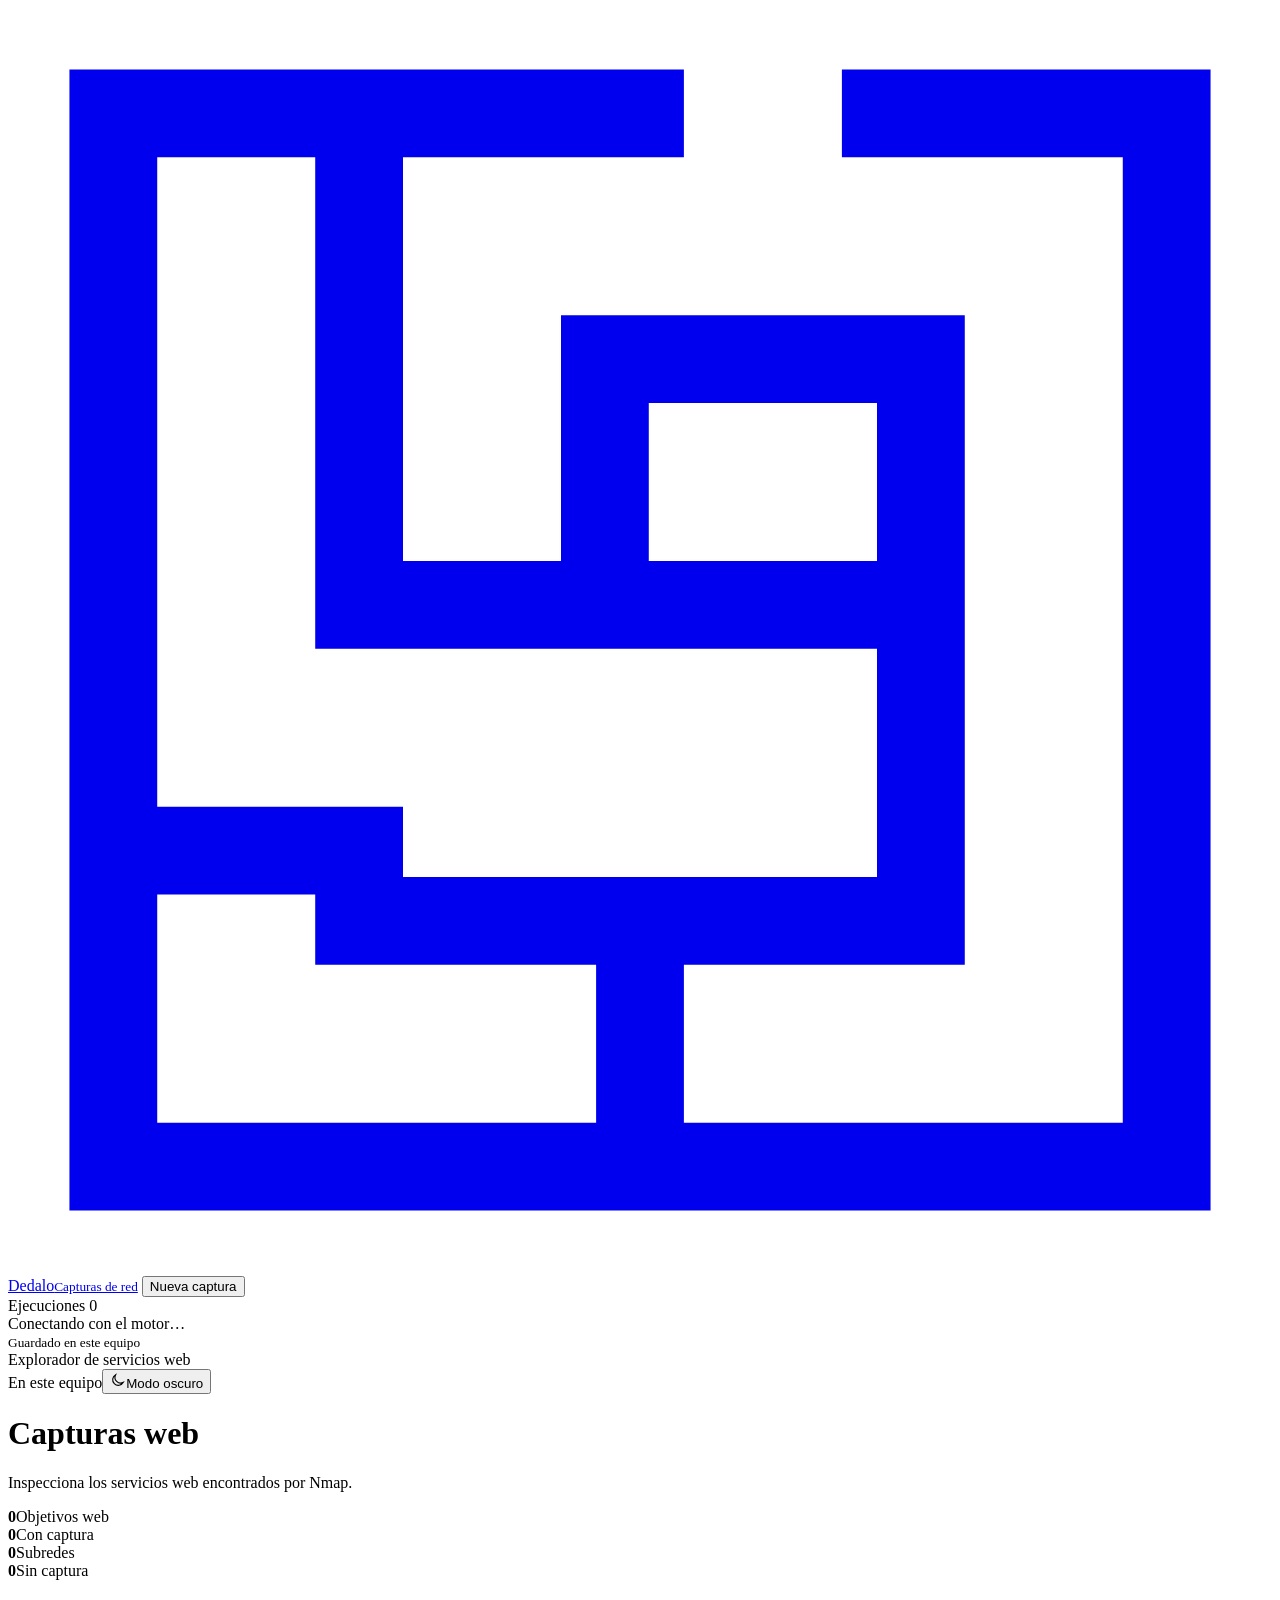
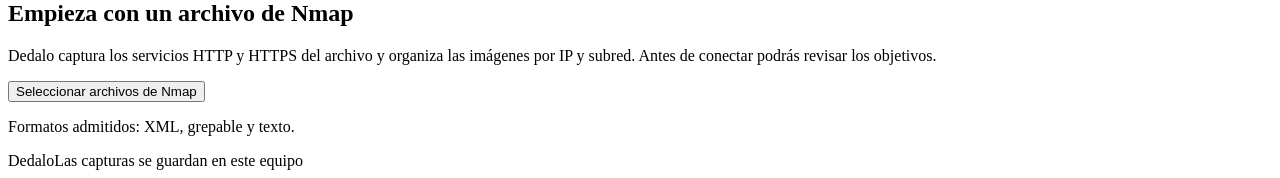
==== nmapshot/static/index.html @ 4014f868 "Initial release of Dedalo web capture portal" ====
<!doctype html>
<html lang="es">
<!-- avoid-ai-design-ignore-file: K7 -- Focus styles live in style.css and are verified in both themes. -->
<head><meta charset="utf-8"><meta name="viewport" content="width=device-width,initial-scale=1"><meta name="color-scheme" content="light dark"><title>Dedalo | Capturas de red</title><link rel="stylesheet" href="/style.css"><script src="/app.js" defer></script></head>
<body>
<aside class="sidebar">
  <a class="brand" href="/" aria-label="Dedalo, inicio"><svg class="brand-mark" viewBox="0 0 36 36" fill="none" aria-hidden="true"><path d="M18 3H3v30h30V3h-8M10 3v14h7V10h9v16H10v-2M3 24h7M17 17h9M18 26v7" stroke="currentColor" stroke-width="2.5" stroke-linecap="square" stroke-linejoin="miter"/></svg><span>Dedalo<small>Capturas de red</small></span></a>
  <button class="primary new-job">Nueva captura</button>
  <div class="sidebar-heading">Ejecuciones <span id="job-count">0</span></div>
  <nav id="jobs" aria-label="Historial de ejecuciones"></nav>
  <div class="sidebar-footer"><span class="dot" id="engine-dot"></span><div id="engine-status">Conectando con el motor…</div><small>Guardado en este equipo</small></div>
</aside>
<main>
  <div class="topline"><span>Explorador de servicios web</span><div class="topline-actions"><span class="local-label">En este equipo</span><button id="theme-toggle" class="theme-toggle" type="button" aria-label="Modo oscuro" aria-pressed="false"><svg viewBox="0 0 24 24" width="16" height="16" fill="none" stroke="currentColor" stroke-width="1.7" aria-hidden="true"><path d="M20 15.5A8.5 8.5 0 0 1 8.5 4 8.5 8.5 0 1 0 20 15.5Z"/></svg><span>Modo oscuro</span></button></div></div>
  <header class="page-header"><div><h1 id="page-title">Capturas web</h1><p id="page-description">Inspecciona los servicios web encontrados por Nmap.</p></div><span id="job-state" class="badge" hidden></span></header>
  <div id="notice" class="notice" role="status" hidden></div>
  <section class="stats" aria-label="Resumen">
    <div><strong id="stat-targets">0</strong><span>Objetivos web</span></div>
    <div><strong id="stat-shots">0</strong><span>Con captura</span></div>
    <div><strong id="stat-subnets">0</strong><span>Subredes</span></div>
    <div><strong id="stat-failures">0</strong><span>Sin captura</span></div>
  </section>
  <section id="empty-state" class="empty-state">
    <h2>Empieza con un archivo de Nmap</h2>
    <p>Dedalo captura los servicios HTTP y HTTPS del archivo y organiza las imágenes por IP y subred. Antes de conectar podrás revisar los objetivos.</p>
    <button class="primary new-job">Seleccionar archivos de Nmap</button>
    <p class="hint">Formatos admitidos: XML, grepable y texto.</p>
  </section>
  <section id="workspace" hidden>
    <div class="runbar"><div><strong id="run-title">Preparada para capturar</strong><p id="run-description"></p></div><div class="actions">
      <a id="csv-download" class="secondary" hidden>Índice CSV</a><a id="json-download" class="secondary" hidden>JSON</a>
      <button id="cancel-job" class="secondary danger" hidden>Detener tras esta subred</button>
      <button id="start-job" class="primary" hidden>Iniciar captura</button>
    </div></div>
    <progress id="progress" max="100" value="0" aria-label="Progreso de captura" hidden></progress>
    <div class="tabs" role="tablist" aria-label="Vista de resultados"><button role="tab" aria-selected="true" data-tab="gallery">Capturas</button><button role="tab" aria-selected="false" data-tab="targets">Objetivos</button><button role="tab" aria-selected="false" data-tab="logs">Registro</button><span id="result-count"></span></div>
    <div id="filters" class="filters">
      <label class="search">Buscar<input id="search" type="search" placeholder="IP, URL o título" aria-label="Buscar IP, URL o título"></label>
      <label>Rango<select id="range-filter" aria-label="Filtrar por rango"><option value="">Todos los rangos</option></select></label>
      <label>Subred<select id="subnet-filter" aria-label="Filtrar por subred"><option value="">Todas las subredes</option></select></label>
      <label>Resultado<select id="status-filter" aria-label="Filtrar por estado"><option value="">Todos los estados</option><option value="capturada">Con captura</option><option value="sin_captura">Sin captura</option><option value="pendiente">Pendientes</option></select></label>
    </div>
    <div id="results" aria-live="polite"></div><button id="more" class="secondary more" hidden>Mostrar más resultados</button>
    <pre id="logs" tabindex="0" hidden></pre>
  </section>
  <footer class="page-footer"><span>Dedalo</span><span>Las capturas se guardan en este equipo</span></footer>
</main>
<dialog id="upload-dialog" aria-labelledby="upload-title">
  <form id="upload-form">
    <div class="dialog-heading"><div><h2 id="upload-title">Nueva captura</h2><p>Sube los resultados de Nmap y revisa qué servicios se capturarán.</p></div><button type="button" class="icon-button close-upload" aria-label="Cerrar formulario">×</button></div>
    <label class="field">Nombre de la ejecución<input id="job-name" maxlength="120" placeholder="Ej. Red corporativa — septiembre" required></label>
    <div class="form-columns">
      <section><label class="field-label" for="nmap-files">Archivos de Nmap</label>
        <label id="dropzone" class="dropzone" for="nmap-files"><svg viewBox="0 0 32 36" width="32" height="36" fill="none" stroke="currentColor" stroke-width="1.5" aria-hidden="true"><path d="M7 3h12l7 7v23H7zM19 3v8h7M12 18h9M12 23h9M12 28h6"/></svg><strong>Selecciona o arrastra tus archivos</strong><small>XML, grepable o texto. Hasta 20 archivos.</small><input id="nmap-files" type="file" multiple accept=".xml,.gnmap,.nmap,.txt" aria-label="Archivos de nmap"></label>
        <ul id="file-list" class="file-list"></ul>
      </section>
      <section><label class="field-label" for="ranges">Rangos del cliente <small>Opcional</small></label>
        <textarea id="ranges" rows="6" placeholder="10.10.0.0/17&#10;172.16.20.0/22" aria-label="Rangos del cliente"></textarea>
        <label class="file-link">Cargar rangos desde un .txt<input id="range-file" type="file" accept=".txt,.cidr" aria-label="Archivo de rangos"></label>
        <p class="hint">Un CIDR por línea. Cada rango se organiza en /24; las IP restantes van a «Fuera de rango».</p>
      </section>
    </div>
    <details class="advanced"><summary>Opciones de captura <span>HTTP :80 / HTTPS :443</span></summary>
      <div class="option-grid">
        <label class="field">Concurrencia<input id="threads" type="number" min="1" max="32" value="6" required></label>
        <label class="field">Timeout (s)<input id="timeout" type="number" min="1" max="300" value="60" required></label>
        <label class="field">Espera antes de capturar (s)<input id="delay" type="number" min="0" max="30" value="10" required><small>Da tiempo a cargar el contenido dinámico. Por defecto 10 s; para webs lentas, prueba 20–30 s.</small></label>
        <label class="field">Formato<select id="format"><option value="jpeg">JPEG</option><option value="png">PNG</option></select></label>
      </div>
      <label class="field">Puertos adicionales<input id="ports" placeholder="8080=http,8443=https"></label>
      <div class="checks"><label><input id="by-service" type="checkbox"> Incluir otros servicios HTTP detectados</label><label><input id="fullpage" type="checkbox"> Página completa</label></div>
    </details>
    <p id="upload-error" class="form-error" role="alert" hidden></p>
    <div class="dialog-bottom"><p>La captura comienza después de revisar los objetivos y pulsar «Iniciar captura».</p><button id="prepare-job" class="primary" type="submit">Revisar objetivos</button></div>
  </form>
</dialog>
<dialog id="image-dialog" aria-label="Detalle de captura"><div class="image-heading"><div><strong id="image-title"></strong><p id="image-url"></p></div><button id="close-image" class="icon-button" aria-label="Cerrar captura">×</button></div><img id="full-image" alt="Captura ampliada"><div class="image-bottom"><span id="image-meta"></span><a id="image-download" class="secondary" download>Descargar imagen</a></div></dialog>
</body></html>
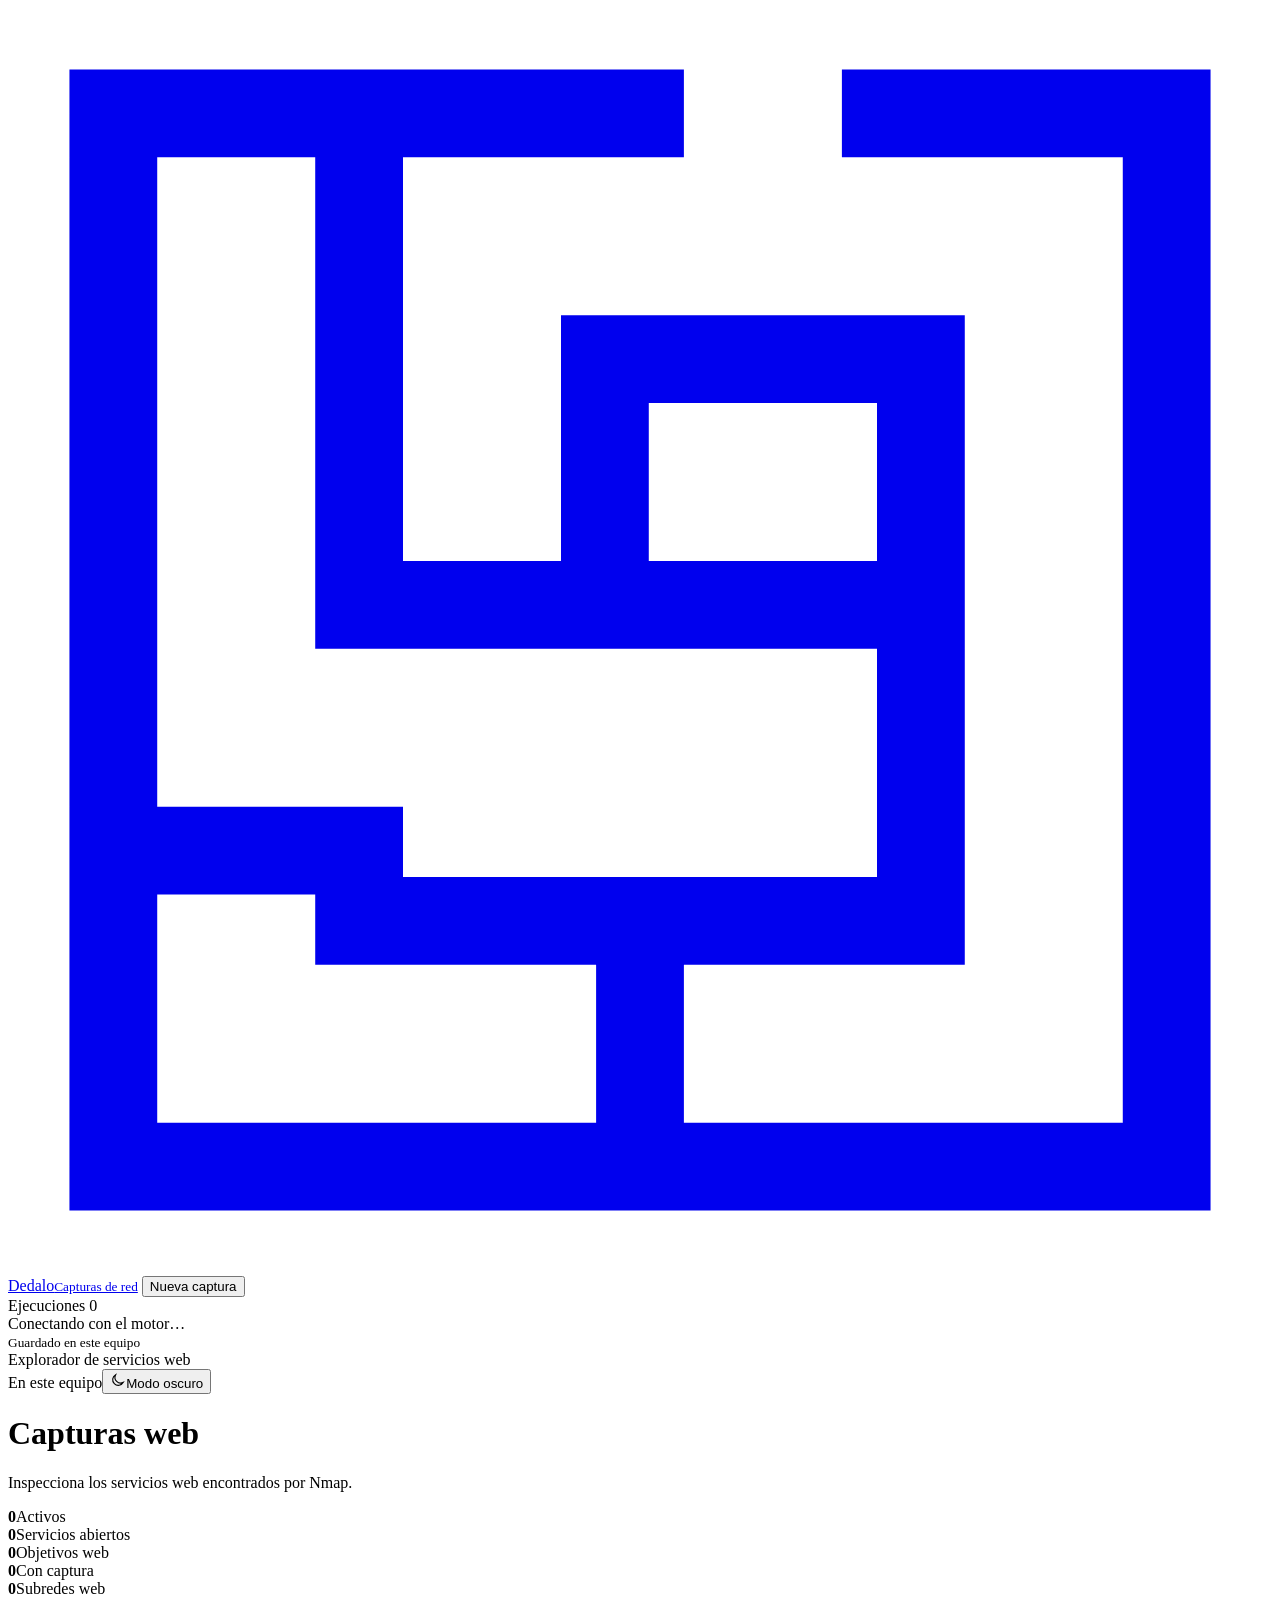
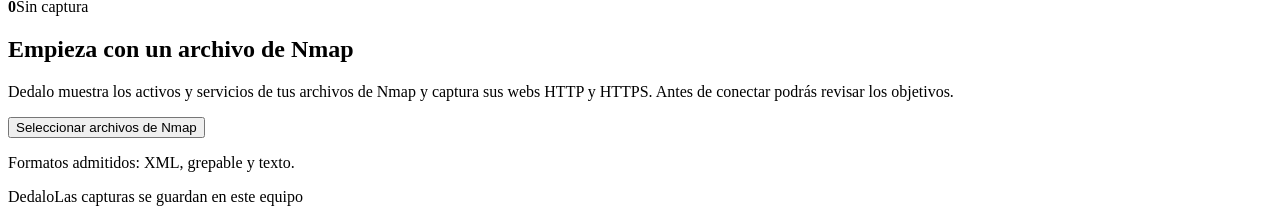
==== commit 747512c8: "Add asset inventory tab and per-subnet capture ZIP download Inventory: keep every open TCP/UDP servi" ====
--- a/nmapshot/static/index.html
+++ b/nmapshot/static/index.html
@@ -15,14 +15,16 @@
   <header class="page-header"><div><h1 id="page-title">Capturas web</h1><p id="page-description">Inspecciona los servicios web encontrados por Nmap.</p></div><span id="job-state" class="badge" hidden></span></header>
   <div id="notice" class="notice" role="status" hidden></div>
   <section class="stats" aria-label="Resumen">
+    <div><strong id="stat-assets">0</strong><span>Activos</span></div>
+    <div><strong id="stat-services">0</strong><span>Servicios abiertos</span></div>
     <div><strong id="stat-targets">0</strong><span>Objetivos web</span></div>
     <div><strong id="stat-shots">0</strong><span>Con captura</span></div>
-    <div><strong id="stat-subnets">0</strong><span>Subredes</span></div>
+    <div><strong id="stat-subnets">0</strong><span>Subredes web</span></div>
     <div><strong id="stat-failures">0</strong><span>Sin captura</span></div>
   </section>
   <section id="empty-state" class="empty-state">
     <h2>Empieza con un archivo de Nmap</h2>
-    <p>Dedalo captura los servicios HTTP y HTTPS del archivo y organiza las imágenes por IP y subred. Antes de conectar podrás revisar los objetivos.</p>
+    <p>Dedalo muestra los activos y servicios de tus archivos de Nmap y captura sus webs HTTP y HTTPS. Antes de conectar podrás revisar los objetivos.</p>
     <button class="primary new-job">Seleccionar archivos de Nmap</button>
     <p class="hint">Formatos admitidos: XML, grepable y texto.</p>
   </section>
@@ -31,14 +33,17 @@
       <a id="csv-download" class="secondary" hidden>Índice CSV</a><a id="json-download" class="secondary" hidden>JSON</a>
       <button id="cancel-job" class="secondary danger" hidden>Detener tras esta subred</button>
       <button id="start-job" class="primary" hidden>Iniciar captura</button>
+      <button id="delete-job" class="secondary danger">Borrar ejecución</button>
     </div></div>
     <progress id="progress" max="100" value="0" aria-label="Progreso de captura" hidden></progress>
-    <div class="tabs" role="tablist" aria-label="Vista de resultados"><button role="tab" aria-selected="true" data-tab="gallery">Capturas</button><button role="tab" aria-selected="false" data-tab="targets">Objetivos</button><button role="tab" aria-selected="false" data-tab="logs">Registro</button><span id="result-count"></span></div>
+    <div class="tabs" role="tablist" aria-label="Vista de resultados"><button role="tab" aria-selected="false" data-tab="inventory">Activos</button><button role="tab" aria-selected="true" data-tab="gallery">Capturas</button><button role="tab" aria-selected="false" data-tab="targets">Objetivos web</button><button role="tab" aria-selected="false" data-tab="logs">Registro</button><span id="result-count"></span></div>
+    <div id="inventory-tools" class="inventory-tools" hidden><p>Puertos TCP y UDP abiertos según los Nmap importados. Los datos disponibles dependen del escaneo original.</p><div class="actions"><a id="inventory-csv" class="secondary">Inventario CSV</a><a id="inventory-json" class="secondary">Inventario JSON</a></div></div>
     <div id="filters" class="filters">
       <label class="search">Buscar<input id="search" type="search" placeholder="IP, URL o título" aria-label="Buscar IP, URL o título"></label>
       <label>Rango<select id="range-filter" aria-label="Filtrar por rango"><option value="">Todos los rangos</option></select></label>
       <label>Subred<select id="subnet-filter" aria-label="Filtrar por subred"><option value="">Todas las subredes</option></select></label>
-      <label>Resultado<select id="status-filter" aria-label="Filtrar por estado"><option value="">Todos los estados</option><option value="capturada">Con captura</option><option value="sin_captura">Sin captura</option><option value="pendiente">Pendientes</option></select></label>
+      <label id="status-filter-label">Resultado<select id="status-filter" aria-label="Filtrar por estado"><option value="">Todos los estados</option><option value="capturada">Con captura</option><option value="sin_captura">Sin captura</option><option value="pendiente">Pendientes</option></select></label>
+      <label id="service-filter-label" hidden>Servicio<select id="service-filter" aria-label="Filtrar por servicio"><option value="">Todos los servicios</option></select></label>
     </div>
     <div id="results" aria-live="polite"></div><button id="more" class="secondary more" hidden>Mostrar más resultados</button>
     <pre id="logs" tabindex="0" hidden></pre>
@@ -75,4 +80,11 @@
   </form>
 </dialog>
 <dialog id="image-dialog" aria-label="Detalle de captura"><div class="image-heading"><div><strong id="image-title"></strong><p id="image-url"></p></div><button id="close-image" class="icon-button" aria-label="Cerrar captura">×</button></div><img id="full-image" alt="Captura ampliada"><div class="image-bottom"><span id="image-meta"></span><a id="image-download" class="secondary" download>Descargar imagen</a></div></dialog>
+<dialog id="delete-dialog" aria-labelledby="delete-title" aria-describedby="delete-description">
+  <h2 id="delete-title">Borrar ejecución</h2>
+  <p id="delete-name"></p>
+  <p id="delete-description">Se eliminarán de este equipo sus capturas, archivos de Nmap subidos, índices y registros. Esta acción no se puede deshacer.</p>
+  <p id="delete-error" class="form-error" role="alert" hidden></p>
+  <div class="dialog-bottom actions"><button id="cancel-delete" class="secondary" autofocus>Conservar ejecución</button><button id="confirm-delete" class="primary">Borrar definitivamente</button></div>
+</dialog>
 </body></html>
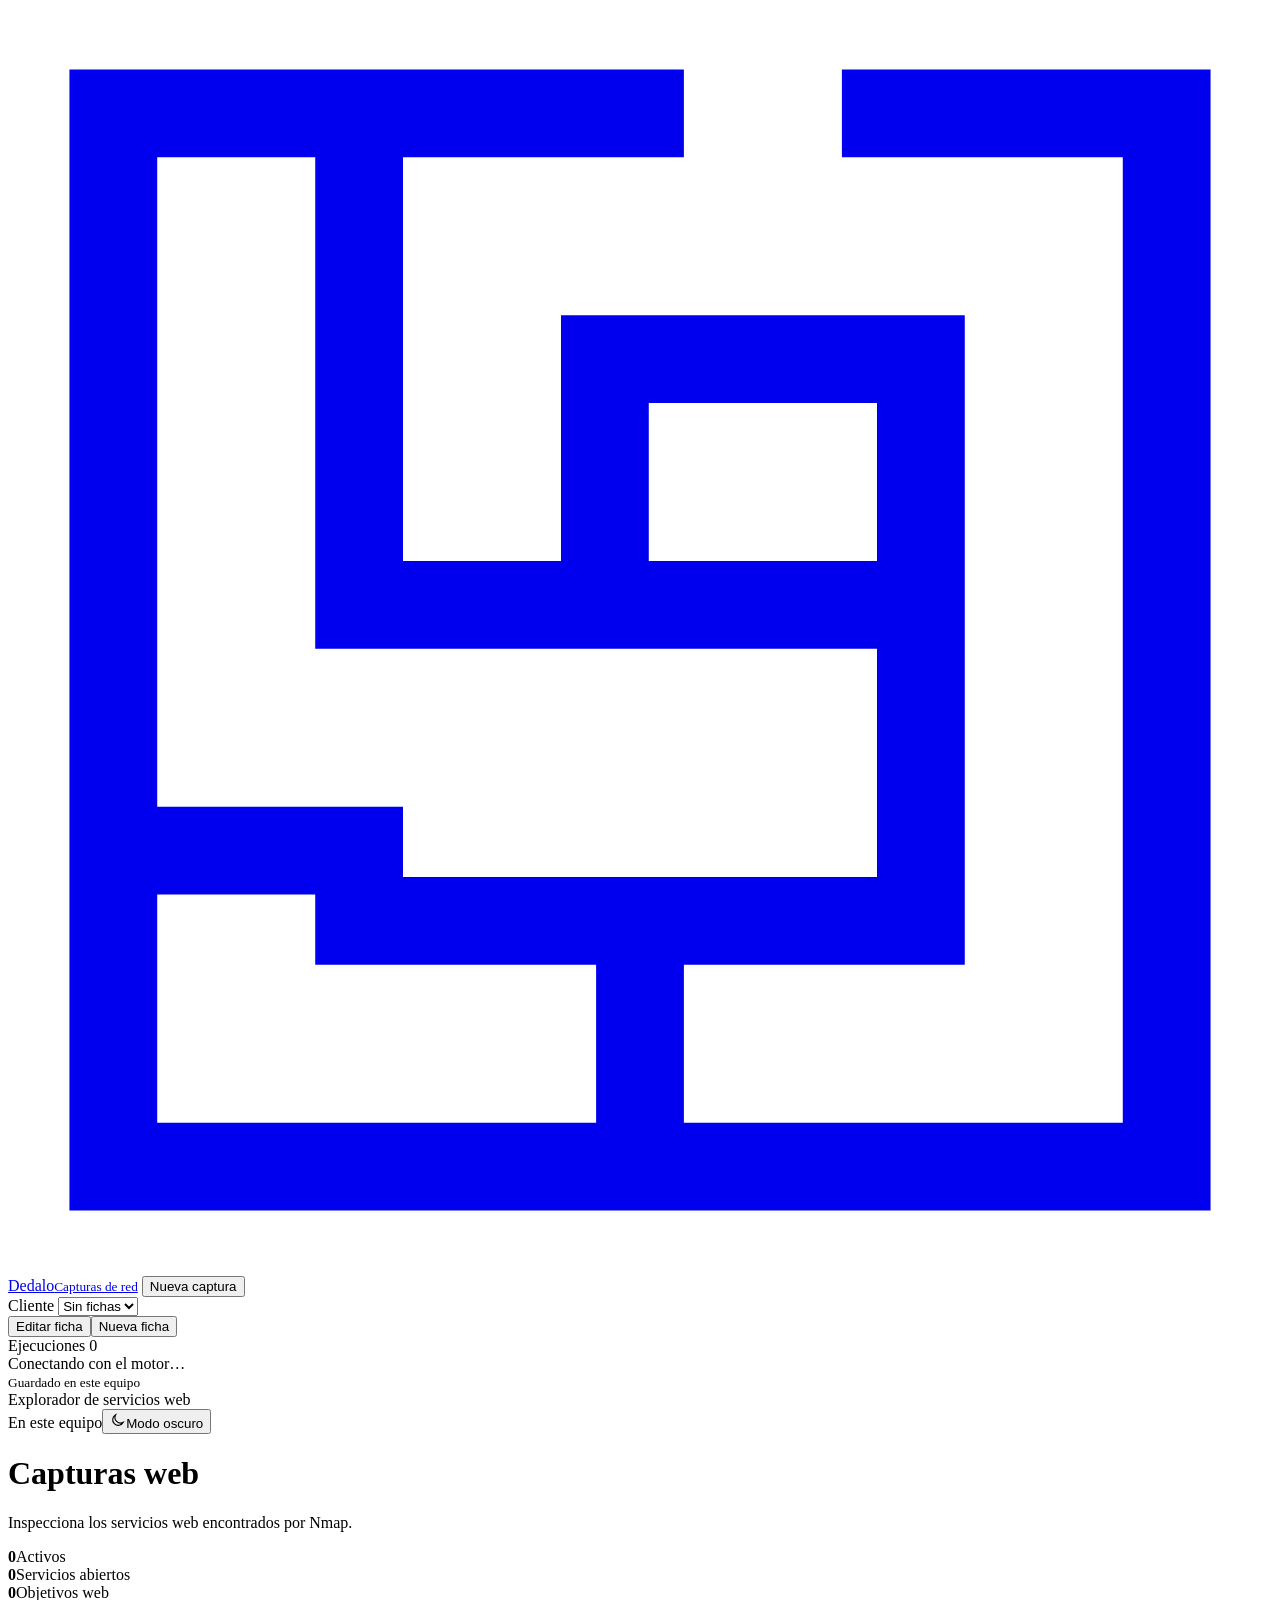
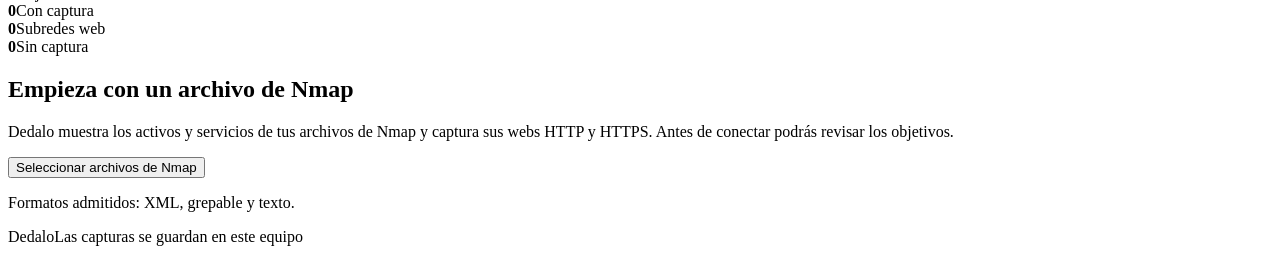
==== commit 4388c57c: "Add client files with include/exclude scope to the portal Each client file (audit) holds its authori" ====
--- a/nmapshot/static/index.html
+++ b/nmapshot/static/index.html
@@ -6,6 +6,11 @@
 <aside class="sidebar">
   <a class="brand" href="/" aria-label="Dedalo, inicio"><svg class="brand-mark" viewBox="0 0 36 36" fill="none" aria-hidden="true"><path d="M18 3H3v30h30V3h-8M10 3v14h7V10h9v16H10v-2M3 24h7M17 17h9M18 26v7" stroke="currentColor" stroke-width="2.5" stroke-linecap="square" stroke-linejoin="miter"/></svg><span>Dedalo<small>Capturas de red</small></span></a>
   <button class="primary new-job">Nueva captura</button>
+  <div class="audit-picker">
+    <label class="sidebar-heading" for="audit-select">Cliente</label>
+    <select id="audit-select"><option value="">Sin fichas</option></select>
+    <div class="audit-actions"><button id="edit-audit" class="link-button" type="button">Editar ficha</button><button id="new-audit" class="link-button" type="button">Nueva ficha</button></div>
+  </div>
   <div class="sidebar-heading">Ejecuciones <span id="job-count">0</span></div>
   <nav id="jobs" aria-label="Historial de ejecuciones"></nav>
   <div class="sidebar-footer"><span class="dot" id="engine-dot"></span><div id="engine-status">Conectando con el motor…</div><small>Guardado en este equipo</small></div>
@@ -36,8 +41,8 @@
       <button id="delete-job" class="secondary danger">Borrar ejecución</button>
     </div></div>
     <progress id="progress" max="100" value="0" aria-label="Progreso de captura" hidden></progress>
-    <div class="tabs" role="tablist" aria-label="Vista de resultados"><button role="tab" aria-selected="false" data-tab="inventory">Activos</button><button role="tab" aria-selected="true" data-tab="gallery">Capturas</button><button role="tab" aria-selected="false" data-tab="targets">Objetivos web</button><button role="tab" aria-selected="false" data-tab="logs">Registro</button><span id="result-count"></span></div>
-    <div id="inventory-tools" class="inventory-tools" hidden><p>Puertos TCP y UDP abiertos según los Nmap importados. Los datos disponibles dependen del escaneo original.</p><div class="actions"><a id="inventory-csv" class="secondary">Inventario CSV</a><a id="inventory-json" class="secondary">Inventario JSON</a></div></div>
+    <div class="tabs" role="tablist" aria-label="Vista de resultados"><button role="tab" aria-selected="false" data-tab="inventory">Activos</button><button role="tab" aria-selected="true" data-tab="gallery">Capturas</button><button role="tab" aria-selected="false" data-tab="targets">Objetivos web</button><button role="tab" aria-selected="false" data-tab="logs">Registro</button><span id="result-count"></span><div class="tab-actions"><button id="export-hosts" class="secondary" type="button" title="IP:puerto de todos los puertos abiertos que muestran los filtros, uno por línea">Exportar hosts</button><button id="export-web" class="secondary" type="button" title="IP:puerto solo de los puertos web que muestran los filtros, uno por línea">Exportar hosts (web)</button></div></div>
+    <div id="inventory-tools" class="inventory-tools" hidden><p>Puertos TCP y UDP abiertos según los Nmap importados. Los datos disponibles dependen del escaneo original.</p><label class="toggle"><input id="hide-empty" type="checkbox" checked>Ocultar hosts sin puertos abiertos<span id="empty-count"></span></label><div class="actions"><a id="inventory-csv" class="secondary">Inventario CSV</a><a id="inventory-json" class="secondary">Inventario JSON</a></div></div>
     <div id="filters" class="filters">
       <label class="search">Buscar<input id="search" type="search" placeholder="IP, URL o título" aria-label="Buscar IP, URL o título"></label>
       <label>Rango<select id="range-filter" aria-label="Filtrar por rango"><option value="">Todos los rangos</option></select></label>
@@ -59,10 +64,9 @@
         <label id="dropzone" class="dropzone" for="nmap-files"><svg viewBox="0 0 32 36" width="32" height="36" fill="none" stroke="currentColor" stroke-width="1.5" aria-hidden="true"><path d="M7 3h12l7 7v23H7zM19 3v8h7M12 18h9M12 23h9M12 28h6"/></svg><strong>Selecciona o arrastra tus archivos</strong><small>XML, grepable o texto. Hasta 20 archivos.</small><input id="nmap-files" type="file" multiple accept=".xml,.gnmap,.nmap,.txt" aria-label="Archivos de nmap"></label>
         <ul id="file-list" class="file-list"></ul>
       </section>
-      <section><label class="field-label" for="ranges">Rangos del cliente <small>Opcional</small></label>
-        <textarea id="ranges" rows="6" placeholder="10.10.0.0/17&#10;172.16.20.0/22" aria-label="Rangos del cliente"></textarea>
-        <label class="file-link">Cargar rangos desde un .txt<input id="range-file" type="file" accept=".txt,.cidr" aria-label="Archivo de rangos"></label>
-        <p class="hint">Un CIDR por línea. Cada rango se organiza en /24; las IP restantes van a «Fuera de rango».</p>
+      <section><span class="field-label">Alcance del cliente</span>
+        <div id="upload-scope" class="scope-summary"></div>
+        <p class="hint">Solo se capturan las IP de los rangos autorizados que no estén excluidas. Todo lo demás se ve en Activos, pero no se contacta.</p>
       </section>
     </div>
     <details class="advanced"><summary>Opciones de captura <span>HTTP :80 / HTTPS :443</span></summary>
@@ -79,6 +83,25 @@
     <div class="dialog-bottom"><p>La captura comienza después de revisar los objetivos y pulsar «Iniciar captura».</p><button id="prepare-job" class="primary" type="submit">Revisar objetivos</button></div>
   </form>
 </dialog>
+<dialog id="audit-dialog" aria-labelledby="audit-title">
+  <form id="audit-form">
+    <div class="dialog-heading"><div><h2 id="audit-title">Nueva ficha de cliente</h2><p>Los rangos se escriben una vez aquí y los usan todas las capturas de este cliente.</p></div><button type="button" class="icon-button close-audit" aria-label="Cerrar ficha">×</button></div>
+    <label class="field">Nombre del cliente<input id="audit-name" maxlength="120" placeholder="Ej. Cliente X — septiembre" required></label>
+    <div class="form-columns">
+      <section><label class="field-label" for="audit-include">Rangos autorizados</label>
+        <textarea id="audit-include" rows="8" placeholder="172.31.0.0/16&#10;10.10.0.0/17"></textarea>
+        <label class="file-link">Cargar desde un .txt<input id="audit-include-file" type="file" accept=".txt,.cidr" aria-label="Archivo de rangos autorizados"></label>
+        <p class="hint">Un CIDR o una IP por línea. Solo se captura lo que esté aquí. Cada rango se organiza en /24.</p>
+      </section>
+      <section><label class="field-label" for="audit-exclude">Excluir <small>Opcional</small></label>
+        <textarea id="audit-exclude" rows="8" placeholder="172.31.253.241  # A10 producción"></textarea>
+        <p class="hint">Nunca se contactan, aunque estén dentro de un rango autorizado. Escribe el motivo tras «#».</p>
+      </section>
+    </div>
+    <p id="audit-error" class="form-error" role="alert" hidden></p>
+    <div class="dialog-bottom"><p>Las capturas ya lanzadas no cambian; las preparadas se recalculan con el alcance nuevo.</p><button id="save-audit" class="primary" type="submit">Guardar ficha</button></div>
+  </form>
+</dialog>
 <dialog id="image-dialog" aria-label="Detalle de captura"><div class="image-heading"><div><strong id="image-title"></strong><p id="image-url"></p></div><button id="close-image" class="icon-button" aria-label="Cerrar captura">×</button></div><img id="full-image" alt="Captura ampliada"><div class="image-bottom"><span id="image-meta"></span><a id="image-download" class="secondary" download>Descargar imagen</a></div></dialog>
 <dialog id="delete-dialog" aria-labelledby="delete-title" aria-describedby="delete-description">
   <h2 id="delete-title">Borrar ejecución</h2>
